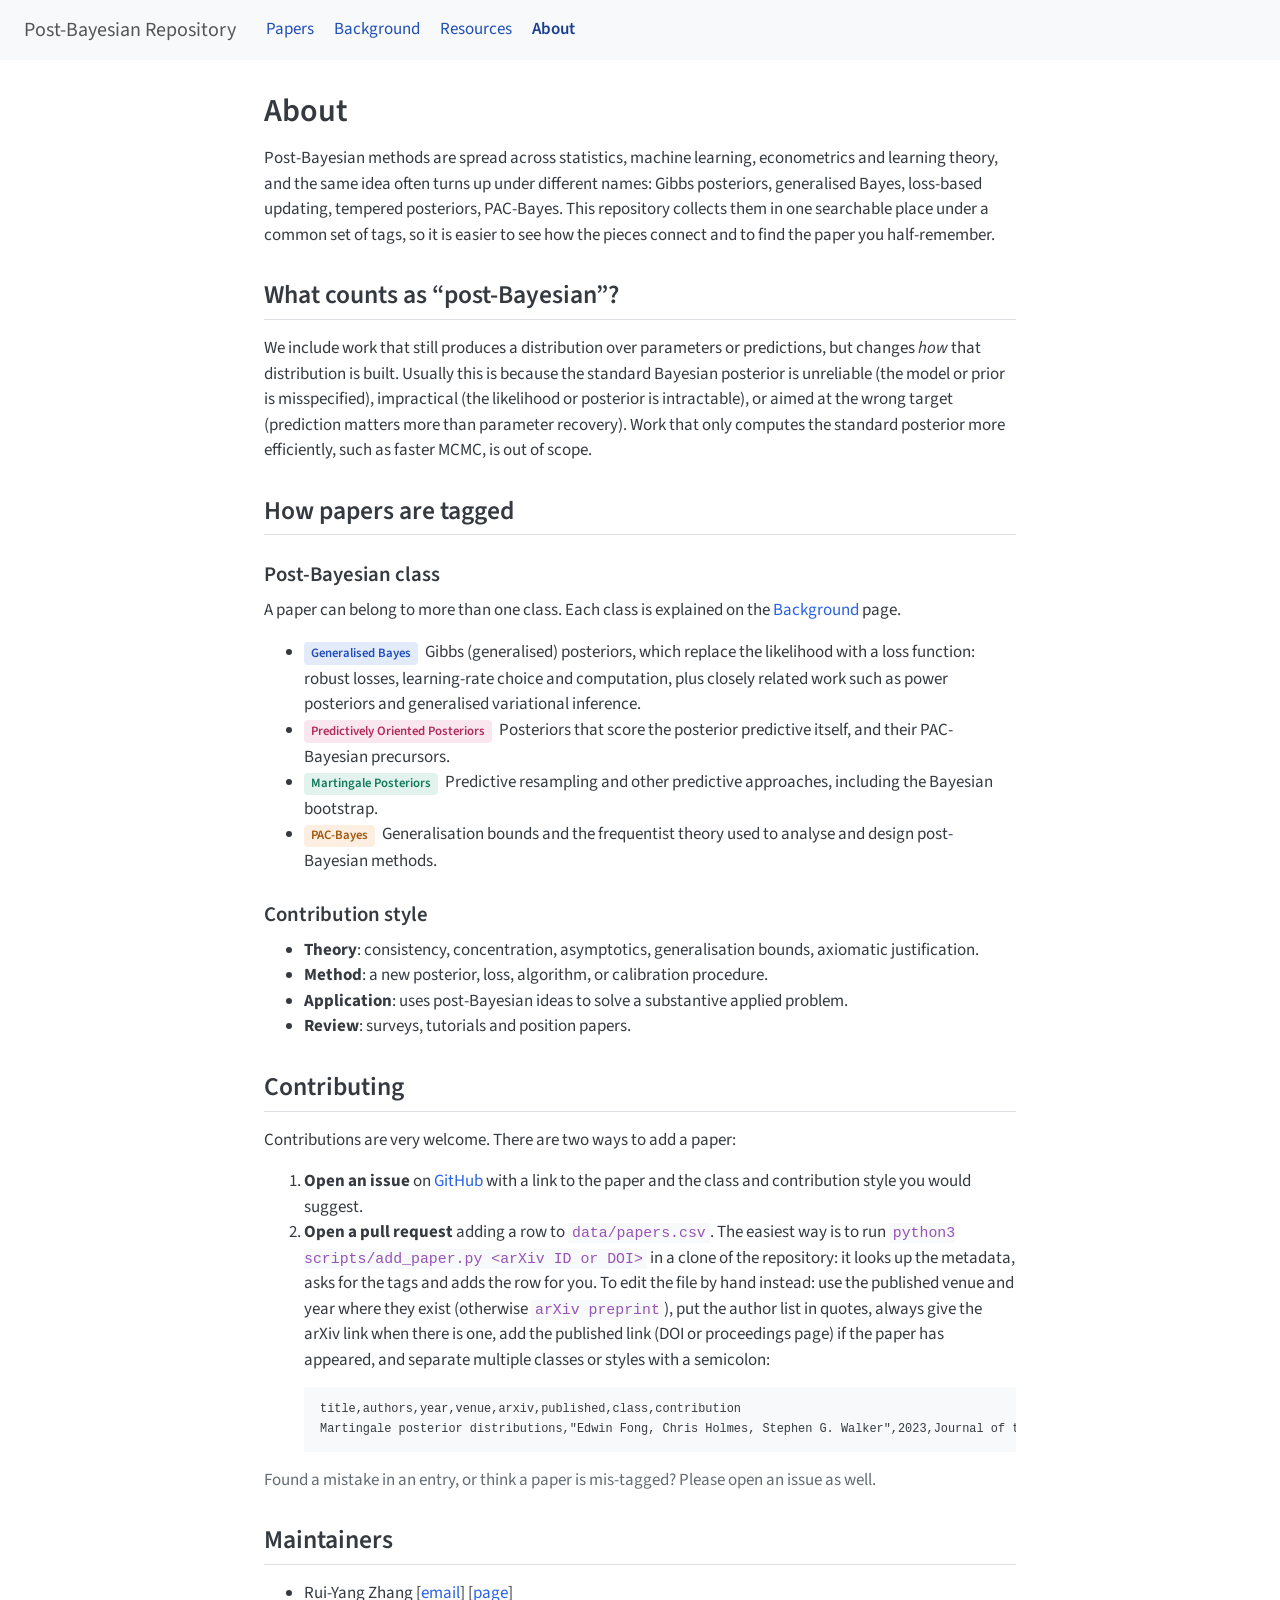
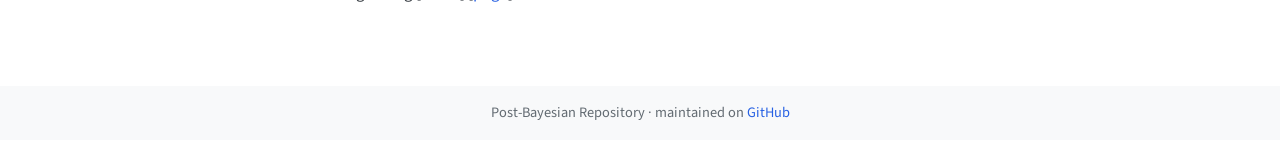
==== about.html @ ed50d482 "Update" ====
<!doctype html>
<html lang="en">
<head>
  <meta charset="utf-8">
  <meta name="viewport" content="width=device-width, initial-scale=1">
  <title>About · Post-Bayesian Repository</title>
  <meta name="description" content="What the Post-Bayesian Repository covers, how papers are tagged, and how to suggest or add a paper.">
  <link rel="preconnect" href="https://fonts.googleapis.com">
  <link rel="preconnect" href="https://fonts.gstatic.com" crossorigin>
  <link href="https://fonts.googleapis.com/css2?family=Source+Sans+Pro:ital,wght@0,400;0,600;0,700;1,400&display=swap" rel="stylesheet">
  <link rel="stylesheet" href="assets/style.css">
</head>
<body>
  <nav class="navbar">
    <div class="inner">
      <a class="brand" href="index.html">Post-Bayesian Repository</a>
      <div class="nav-links">
        <a href="index.html">Papers</a>
        <a href="background.html">Background</a>
        <a href="resources.html">Resources</a>
        <a href="about.html" class="active">About</a>
      </div>
    </div>
  </nav>

  <main class="prose">
    <h1>About</h1>
    <p>
      Post-Bayesian methods are spread across statistics, machine learning, econometrics and learning theory, and the
      same idea often turns up under different names: Gibbs posteriors, generalised Bayes, loss-based updating,
      tempered posteriors, PAC-Bayes. This repository collects them in one searchable place under a common set of tags,
      so it is easier to see how the pieces connect and to find the paper you half-remember.
    </p>

    <h2>What counts as “post-Bayesian”?</h2>
    <p>
      We include work that still produces a distribution over parameters or predictions, but changes <em>how</em> that
      distribution is built. Usually this is because the standard Bayesian posterior is unreliable (the model or prior is
      misspecified), impractical (the likelihood or posterior is intractable), or aimed at the wrong target (prediction
      matters more than parameter recovery). Work that only computes the standard posterior more efficiently, such as
      faster MCMC, is out of scope.
    </p>

    <h2>How papers are tagged</h2>
    <h3>Post-Bayesian class</h3>
    <p>A paper can belong to more than one class. Each class is explained on the <a href="background.html">Background</a> page.</p>
    <ul>
      <li><span class="chip gb">Generalised Bayes</span> Gibbs (generalised) posteriors, which replace the likelihood with a loss function: robust losses, learning-rate choice and computation, plus closely related work such as power posteriors and generalised variational inference.</li>
      <li><span class="chip pro">Predictively Oriented Posteriors</span> Posteriors that score the posterior predictive itself, and their PAC-Bayesian precursors.</li>
      <li><span class="chip mp">Martingale Posteriors</span> Predictive resampling and other predictive approaches, including the Bayesian bootstrap.</li>
      <li><span class="chip pac">PAC-Bayes</span> Generalisation bounds and the frequentist theory used to analyse and design post-Bayesian methods.</li>
    </ul>
    <h3>Contribution style</h3>
    <ul>
      <li><strong>Theory</strong>: consistency, concentration, asymptotics, generalisation bounds, axiomatic justification.</li>
      <li><strong>Method</strong>: a new posterior, loss, algorithm, or calibration procedure.</li>
      <li><strong>Application</strong>: uses post-Bayesian ideas to solve a substantive applied problem.</li>
      <li><strong>Review</strong>: surveys, tutorials and position papers.</li>
    </ul>

    <h2 id="contributing">Contributing</h2>
    <p>Contributions are very welcome. There are two ways to add a paper:</p>
    <ol>
      <li>
        <strong>Open an issue</strong> on
        <a href="https://github.com/Post-Bayesian-Repository/post_bayes_repo/issues">GitHub</a> with a link to the paper
        and the class and contribution style you would suggest.
      </li>
      <li>
        <strong>Open a pull request</strong> adding a row to
        <a href="https://github.com/Post-Bayesian-Repository/post_bayes_repo/blob/main/data/papers.csv"><code>data/papers.csv</code></a>.
        The easiest way is to run <code>python3 scripts/add_paper.py &lt;arXiv ID or DOI&gt;</code> in a clone of the repository:
        it looks up the metadata, asks for the tags and adds the row for you. To edit the file by hand instead:
        use the published venue and year where they exist (otherwise <code>arXiv preprint</code>), put the author list
        in quotes, always give the arXiv link when there is one, add the published link (DOI or proceedings page)
        if the paper has appeared, and separate multiple classes or styles with a semicolon:
<pre><code>title,authors,year,venue,arxiv,published,class,contribution
Martingale posterior distributions,"Edwin Fong, Chris Holmes, Stephen G. Walker",2023,Journal of the Royal Statistical Society: Series B,https://arxiv.org/abs/2103.15671,https://doi.org/10.1093/jrsssb/qkad005,Martingale Posteriors,Theory; Method</code></pre>
      </li>
    </ol>
    <p class="muted">Found a mistake in an entry, or think a paper is mis-tagged? Please open an issue as well.</p>

    <h2>Maintainers</h2>
    <ul>
      <li>Rui-Yang Zhang [<a href="mailto:r.zhang26@lancaster.ac.uk">email</a>] [<a href="https://shusheng3927.github.io">page</a>]</li>
    </ul>
  </main>

  <footer>Post-Bayesian Repository · maintained on <a href="https://github.com/Post-Bayesian-Repository/post_bayes_repo">GitHub</a></footer>
</body>
</html>
---- assets/style.css ----
/* Styled after the Quarto "cosmo" website theme (Bootstrap 5), as used by
   https://lai-reading-group.github.io */
:root {
  --font: "Source Sans Pro", -apple-system, BlinkMacSystemFont, "Segoe UI", Roboto, "Helvetica Neue", Arial, sans-serif;
  --mono: SFMono-Regular, Menlo, Monaco, Consolas, "Liberation Mono", monospace;
  --bg: #ffffff;
  --fg: #343a40;
  --fg-muted: #636b72;  /* darker than Bootstrap's #6c757d so it passes WCAG AA on the light-grey hover/footer */
  --link: #2761e3;
  --nav-bg: #f8f9fa;
  --nav-title: #545555;
  --nav-link: #1f4eb6;
  --border: #dee2e6;
  --row-border: #d6d8d9;
  --head-border: #9a9da0;
  --hover: #f8f9fa;
  --code-bg: #f8f9fa;
  --code-fg: #9753b8;

  --c-gb: #1f4eb6;  --c-gb-bg: #e3ebfb;
  --c-mp: #13795b;  --c-mp-bg: #e1f3ec;
  --c-pro: #b02a5b; --c-pro-bg: #fae6ee;
  --c-pac: #a1550e; --c-pac-bg: #fcefe1;
}

* { box-sizing: border-box; }
html { -webkit-text-size-adjust: 100%; }
body {
  margin: 0;
  background: var(--bg);
  color: var(--fg);
  font-family: var(--font);
  font-size: 17px;
  line-height: 1.5;
  display: flex; flex-direction: column; min-height: 100vh;
}
a { color: var(--link); text-decoration: none; }
a:hover { text-decoration: underline; }

/* ---------- Navbar ---------- */
.navbar {
  position: sticky; top: 0; z-index: 10;
  background: var(--nav-bg);
}
.navbar .inner {
  max-width: 1320px; margin: 0 auto; padding: 0 24px;
  display: flex; align-items: center; gap: 20px; min-height: 60px; flex-wrap: wrap;
}
.brand { font-size: 1.25rem; font-weight: 400; color: var(--nav-title); white-space: nowrap; }
.brand:hover { text-decoration: none; color: var(--fg); }
.nav-links { display: flex; flex-wrap: wrap; }
.nav-links a { color: var(--nav-link); padding: 8.5px 10px; }
.nav-links a:hover { text-decoration: none; color: #183e91; }
.nav-links a.active { color: #183e91; font-weight: 600; }

/* ---------- Layout ---------- */
main { width: 100%; max-width: 1240px; margin: 0 auto; padding: 32px 24px 64px; flex: 1; }
main.prose { max-width: 800px; }
h1 { font-size: 2rem; font-weight: 600; line-height: 1.2; margin: 0 0 16px; }
h2 {
  font-size: 1.6rem; font-weight: 600; line-height: 1.2;
  margin: 2rem 0 1rem; padding-bottom: .5rem; border-bottom: 1px solid var(--border);
}
h3 { font-size: 1.3rem; font-weight: 600; margin: 1.5rem 0 .5rem; }
[id] { scroll-margin-top: 76px; }
p { margin: 0 0 1rem; }
ul, ol { margin: 0 0 1rem; }
.muted { color: var(--fg-muted); }
code { font-family: var(--mono); font-size: .875em; color: var(--code-fg); background: var(--code-bg); padding: .125rem .25rem; }
pre { background: var(--code-bg); padding: .75rem 1rem; overflow-x: auto; font-size: .85rem; border-radius: 0; }
pre code { color: var(--fg); background: none; padding: 0; }

.intro {
  display: grid; grid-template-columns: minmax(0, 1fr) 300px; gap: 40px; align-items: start;
  max-width: 1100px; margin-bottom: 1.5rem;
}
.intro-figure { margin: 6px 0 0; }
.intro-figure img { display: block; width: 100%; height: auto; aspect-ratio: 900 / 705; object-fit: cover; border-radius: .25rem; }
.intro-figure figcaption { font-size: .8rem; color: var(--fg-muted); margin-top: 6px; }
a.chip:hover { text-decoration: none; filter: brightness(.95); }

/* ---------- Home panels: Discover + Notice board ---------- */
.home-panels { display: grid; grid-template-columns: 1fr 1fr; gap: 24px; margin: 0 0 2rem; }
.panel { border: 1px solid var(--border); border-radius: .25rem; padding: 16px 20px; background: var(--bg); }
.panel h2 { font-size: 1.3rem; margin: 0 0 2px; padding: 0; border: 0; }
.panel-sub { color: var(--fg-muted); font-size: .9rem; margin-bottom: 12px; }
.discover-title { font-weight: 600; font-size: 1.1rem; margin-bottom: 4px; }
.discover-meta { color: var(--fg-muted); margin-bottom: 4px; }
#discover p:last-child { margin: 8px 0 0; }
.notices { list-style: none; padding: 0; margin: 0; }
.notices li + li { border-top: 1px solid var(--border); margin-top: 12px; padding-top: 12px; }
.notice-date { font-size: .85rem; font-weight: 600; color: var(--link); text-transform: uppercase; letter-spacing: .03em; }
.notice-title { font-weight: 600; font-size: 1.1rem; }
.notice-loc { color: var(--fg-muted); font-size: .95rem; }
.notice-desc { margin: 6px 0 0; font-size: .95rem; }

footer {
  background: var(--nav-bg);
  color: var(--fg-muted);
  font-size: .9rem;
  text-align: center;
  padding: 16px;
}

/* ---------- Class badges ---------- */
.chip {
  display: inline-block; font-family: var(--font); font-size: .8rem; font-weight: 600; line-height: 1.35;
  padding: .2em .55em; border-radius: .25rem; margin: 2px 4px 2px 0; white-space: nowrap;
  background: #e9ecef; color: var(--fg); border: 0;
}
button.chip { cursor: pointer; }
button.chip:hover { filter: brightness(.95); }
.chip.gb  { color: var(--c-gb);  background: var(--c-gb-bg); }
.chip.mp  { color: var(--c-mp);  background: var(--c-mp-bg); }
.chip.pro { color: var(--c-pro); background: var(--c-pro-bg); }
.chip.pac { color: var(--c-pac); background: var(--c-pac-bg); }
.chip.style { background: transparent; color: var(--fg-muted); font-weight: 400; padding-left: 0; padding-right: 0; margin-right: 8px; }
button.chip.style:hover { color: var(--link); filter: none; }

/* ---------- Controls (Bootstrap form-control look) ---------- */
.controls {
  display: grid;
  grid-template-columns: minmax(220px, 2fr) repeat(4, minmax(130px, 1fr)) auto;
  gap: 12px; align-items: end; margin-bottom: 12px;
}
.controls label { display: block; font-size: .95rem; margin-bottom: 4px; }
.controls input, .controls select, .btn {
  width: 100%; font: inherit; font-size: 1rem; color: var(--fg);
  background: #fff; border: 1px solid var(--border); border-radius: .25rem;
  padding: .375rem .75rem; height: 38px;
}
.controls input:focus, .controls select:focus {
  outline: 0; border-color: #93b0f1; box-shadow: 0 0 0 .25rem rgba(39, 97, 227, .25);
}
.btn { cursor: pointer; width: auto; white-space: nowrap; color: var(--fg); background: #f8f9fa; }
.btn:hover { background: #e9ecef; }

.status { display: flex; justify-content: space-between; align-items: center; gap: 12px; flex-wrap: wrap; color: var(--fg-muted); margin-bottom: 6px; font-size: .95rem; }

/* ---------- Tables (Bootstrap .table look) ---------- */
.table-wrap { overflow-x: auto; }
table.papers { width: 100%; border-collapse: collapse; }
.papers th, .papers td { padding: 8.5px; text-align: left; vertical-align: top; border-bottom: 1px solid var(--row-border); }
.papers thead th {
  background: var(--bg);
  font-weight: 700; white-space: nowrap; user-select: none;
  border-bottom: 1px solid var(--head-border);
}
.papers thead th .sort-btn {
  font: inherit; color: inherit; background: none; border: 0; padding: 0; cursor: pointer; white-space: nowrap;
}
.papers thead th .sort-btn:hover { color: var(--link); }
.papers thead th .sort-btn:focus-visible { outline: 2px solid var(--link); outline-offset: 2px; }
.papers thead th .arrow { display: inline-block; width: 1em; color: var(--fg-muted); font-weight: 400; opacity: .5; }
.papers thead th.sorted .arrow { opacity: 1; color: var(--link); }
.papers tbody tr:hover { background: var(--hover); }
.papers td.title { min-width: 260px; }
.papers td.authors { color: var(--fg-muted); min-width: 180px; }
.papers td.year { font-variant-numeric: tabular-nums; }
.papers td.venue { font-style: italic; min-width: 120px; }
.papers td.link a { white-space: nowrap; }
.papers td.cls { min-width: 150px; }
mark { background: #fcf8e3; color: inherit; padding: 0; }
.empty { padding: 32px; text-align: center; color: var(--fg-muted); }

/* ---------- Content pages ---------- */
.with-toc { max-width: 1100px; display: grid; grid-template-columns: minmax(0, 1fr) 210px; gap: 48px; }
.with-toc article { min-width: 0; max-width: 780px; }
.toc { font-size: .9rem; }
.toc .toc-title { font-weight: 600; margin-bottom: .5rem; }
.toc ol { list-style: none; padding: 0 0 0 .6rem; margin: 0; border-left: 1px solid var(--border); }
.toc li { margin: .25rem 0; }
.toc a { color: var(--fg-muted); }
.toc a:hover { color: var(--link); text-decoration: none; }
.toc nav { position: sticky; top: 84px; }

.callout {
  border: 1px solid var(--border); border-left: 5px solid #0d6efd;
  padding: .75rem 1rem; margin: 1.25rem 0; border-radius: .25rem;
}
.resource-list { list-style: none; padding: 0; }
.resource-list li { padding: .6rem 0; }
.resource-list .desc { display: block; color: var(--fg-muted); }
.katex-display { overflow-x: auto; overflow-y: hidden; padding: 4px 0; }

/* ---------- Responsive ---------- */
@media (max-width: 991px) {
  .intro { grid-template-columns: minmax(0, 1fr) 220px; gap: 24px; }
  .home-panels { grid-template-columns: 1fr; gap: 16px; }
  .controls { grid-template-columns: 1fr 1fr; }
  .controls .search { grid-column: 1 / -1; }
  .with-toc { display: block; }
  .toc { display: none; }
}
@media (max-width: 575px) {
  main { padding: 24px 16px 48px; }
  .intro { grid-template-columns: 1fr; gap: 0; }
  .intro-figure { margin: 8px 0; }
  .intro-figure img { aspect-ratio: auto; height: 140px; object-position: center 60%; }
  .navbar .inner { padding: 8px 16px; gap: 0; }
  .nav-links a:first-child { padding-left: 0; }
  h1 { font-size: 1.75rem; }
  [id] { scroll-margin-top: 108px; }  /* the navbar wraps onto two lines */
  .katex-display { font-size: .9em; }
}
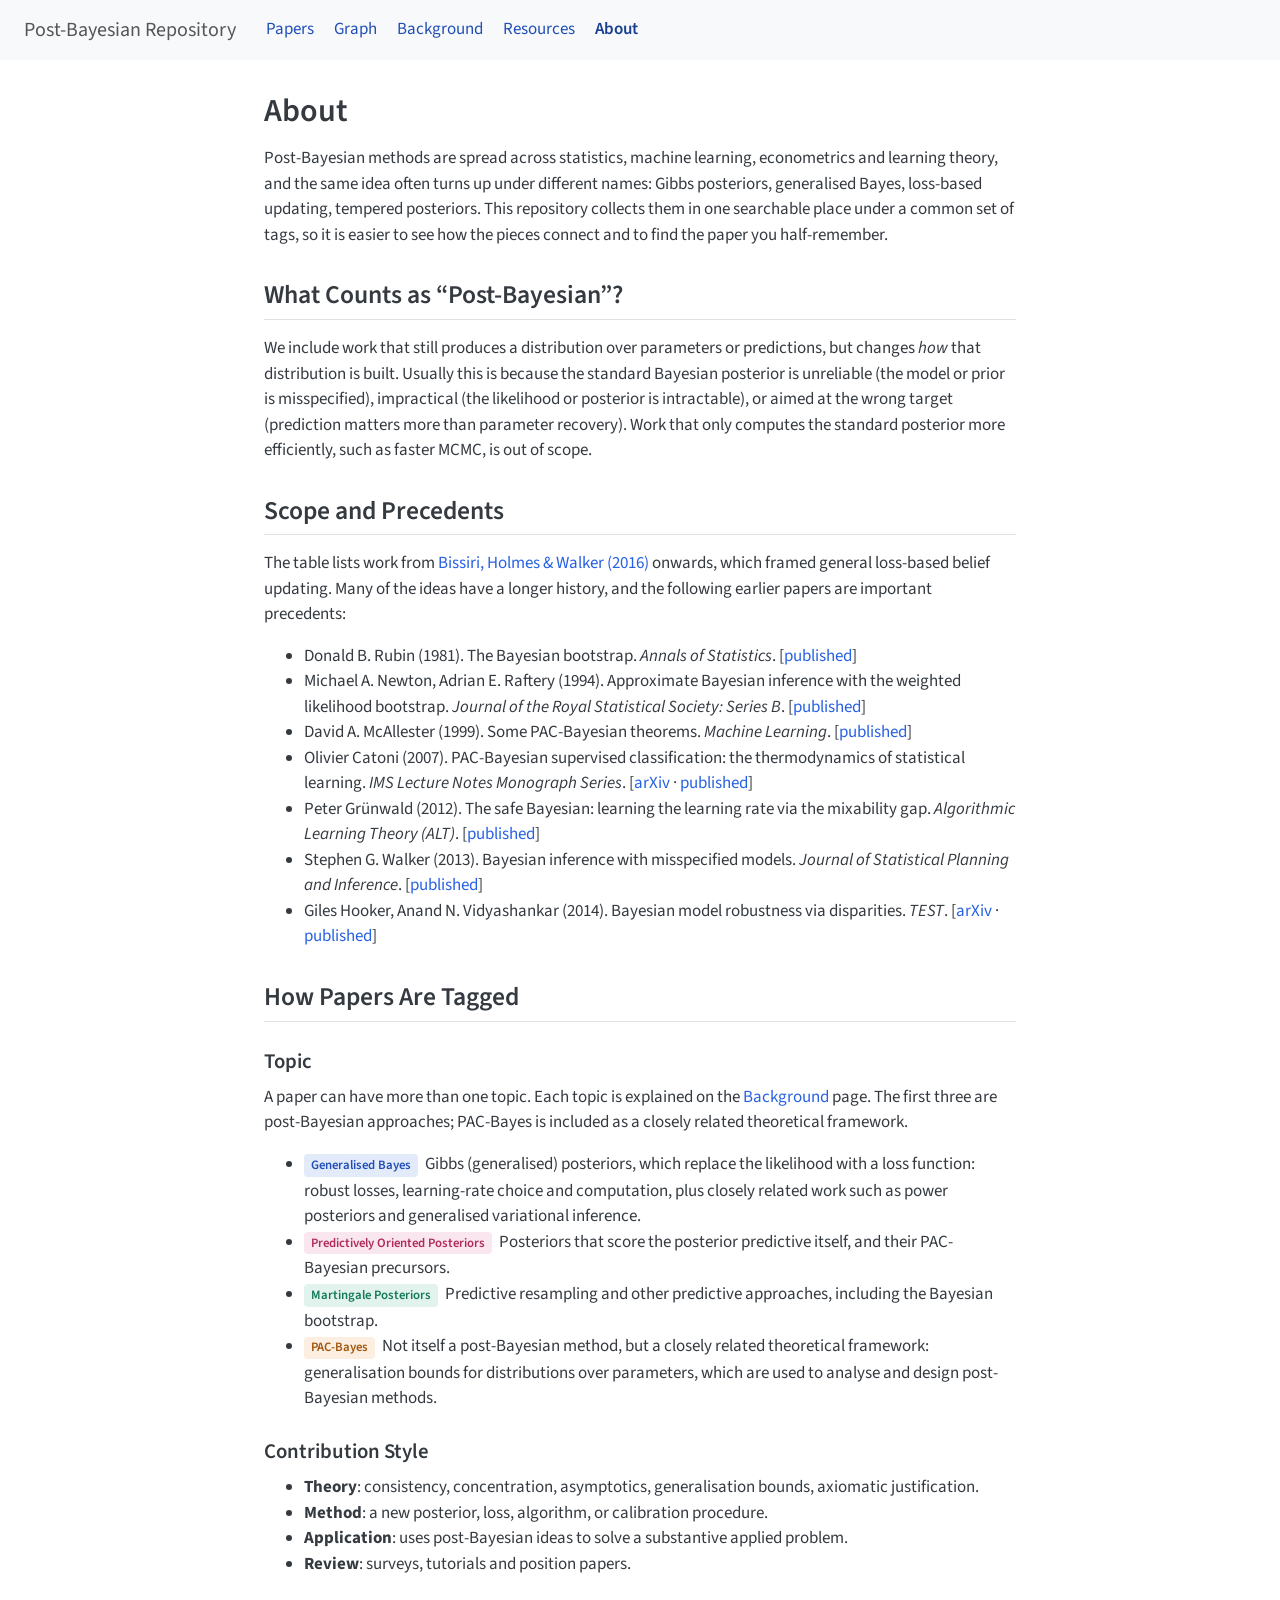
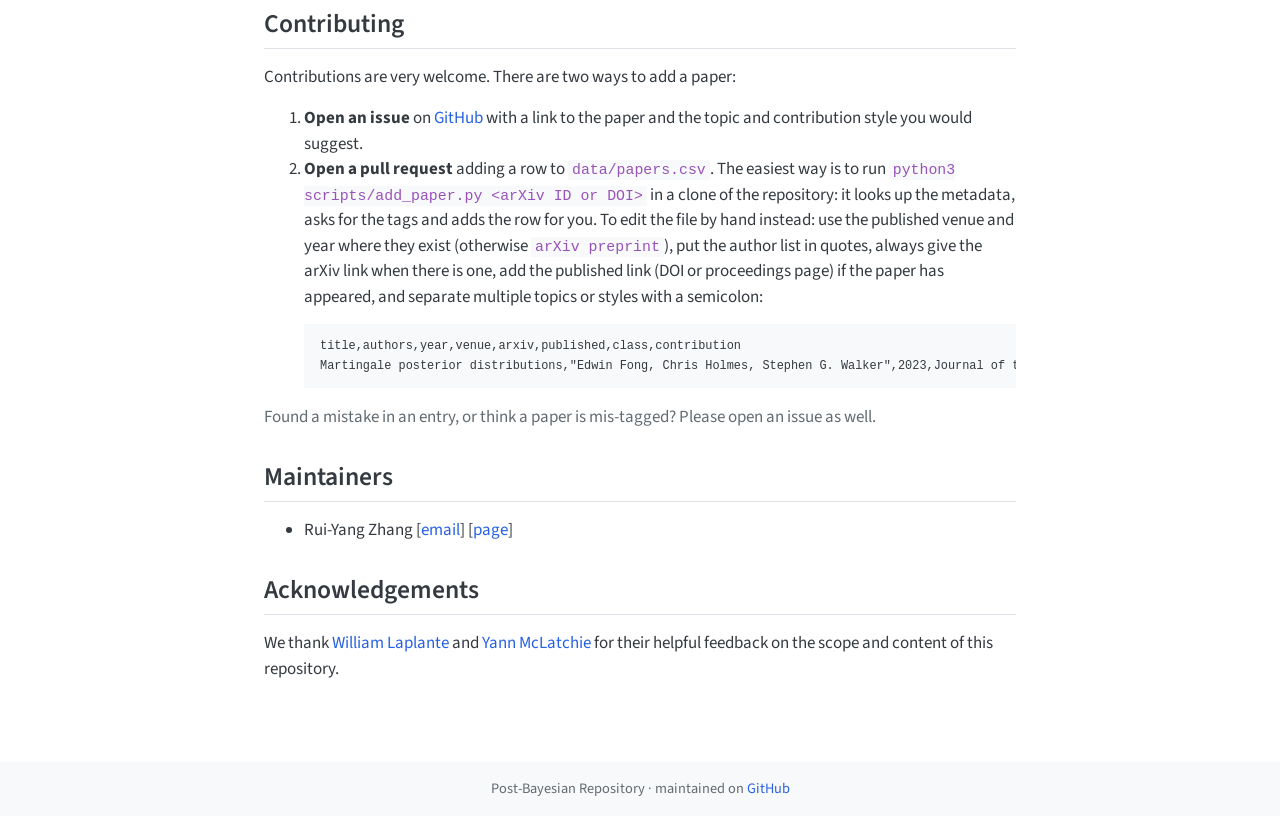
==== commit c8453b9f: "Update" ====
--- a/about.html
+++ b/about.html
@@ -16,6 +16,7 @@
       <a class="brand" href="index.html">Post-Bayesian Repository</a>
       <div class="nav-links">
         <a href="index.html">Papers</a>
+        <a href="graph.html">Graph</a>
         <a href="background.html">Background</a>
         <a href="resources.html">Resources</a>
         <a href="about.html" class="active">About</a>
@@ -28,11 +29,11 @@
     <p>
       Post-Bayesian methods are spread across statistics, machine learning, econometrics and learning theory, and the
       same idea often turns up under different names: Gibbs posteriors, generalised Bayes, loss-based updating,
-      tempered posteriors, PAC-Bayes. This repository collects them in one searchable place under a common set of tags,
+      tempered posteriors. This repository collects them in one searchable place under a common set of tags,
       so it is easier to see how the pieces connect and to find the paper you half-remember.
     </p>
 
-    <h2>What counts as “post-Bayesian”?</h2>
+    <h2>What Counts as “Post-Bayesian”?</h2>
     <p>
       We include work that still produces a distribution over parameters or predictions, but changes <em>how</em> that
       distribution is built. Usually this is because the standard Bayesian posterior is unreliable (the model or prior is
@@ -41,16 +42,32 @@
       faster MCMC, is out of scope.
     </p>
 
-    <h2>How papers are tagged</h2>
-    <h3>Post-Bayesian class</h3>
-    <p>A paper can belong to more than one class. Each class is explained on the <a href="background.html">Background</a> page.</p>
+    <h2 id="precedents">Scope and Precedents</h2>
+    <p>
+      The table lists work from <a href="https://doi.org/10.1111/rssb.12158">Bissiri, Holmes &amp; Walker (2016)</a> onwards,
+      which framed general loss-based belief updating. Many of the ideas have a longer history, and the following earlier
+      papers are important precedents:
+    </p>
+    <ul class="precedents">
+      <li>Donald B. Rubin (1981). The Bayesian bootstrap. <em>Annals of Statistics</em>. [<a href="https://doi.org/10.1214/aos/1176345338">published</a>]</li>
+      <li>Michael A. Newton, Adrian E. Raftery (1994). Approximate Bayesian inference with the weighted likelihood bootstrap. <em>Journal of the Royal Statistical Society: Series B</em>. [<a href="https://doi.org/10.1111/j.2517-6161.1994.tb01956.x">published</a>]</li>
+      <li>David A. McAllester (1999). Some PAC-Bayesian theorems. <em>Machine Learning</em>. [<a href="https://doi.org/10.1023/A:1007618624809">published</a>]</li>
+      <li>Olivier Catoni (2007). PAC-Bayesian supervised classification: the thermodynamics of statistical learning. <em>IMS Lecture Notes Monograph Series</em>. [<a href="https://arxiv.org/abs/0712.0248">arXiv</a> · <a href="https://doi.org/10.1214/074921707000000391">published</a>]</li>
+      <li>Peter Grünwald (2012). The safe Bayesian: learning the learning rate via the mixability gap. <em>Algorithmic Learning Theory (ALT)</em>. [<a href="https://doi.org/10.1007/978-3-642-34106-9_16">published</a>]</li>
+      <li>Stephen G. Walker (2013). Bayesian inference with misspecified models. <em>Journal of Statistical Planning and Inference</em>. [<a href="https://doi.org/10.1016/j.jspi.2013.05.013">published</a>]</li>
+      <li>Giles Hooker, Anand N. Vidyashankar (2014). Bayesian model robustness via disparities. <em>TEST</em>. [<a href="https://arxiv.org/abs/1112.4213">arXiv</a> · <a href="https://doi.org/10.1007/s11749-014-0360-z">published</a>]</li>
+    </ul>
+
+    <h2>How Papers Are Tagged</h2>
+    <h3>Topic</h3>
+    <p>A paper can have more than one topic. Each topic is explained on the <a href="background.html">Background</a> page. The first three are post-Bayesian approaches; PAC-Bayes is included as a closely related theoretical framework.</p>
     <ul>
       <li><span class="chip gb">Generalised Bayes</span> Gibbs (generalised) posteriors, which replace the likelihood with a loss function: robust losses, learning-rate choice and computation, plus closely related work such as power posteriors and generalised variational inference.</li>
       <li><span class="chip pro">Predictively Oriented Posteriors</span> Posteriors that score the posterior predictive itself, and their PAC-Bayesian precursors.</li>
       <li><span class="chip mp">Martingale Posteriors</span> Predictive resampling and other predictive approaches, including the Bayesian bootstrap.</li>
-      <li><span class="chip pac">PAC-Bayes</span> Generalisation bounds and the frequentist theory used to analyse and design post-Bayesian methods.</li>
+      <li><span class="chip pac">PAC-Bayes</span> Not itself a post-Bayesian method, but a closely related theoretical framework: generalisation bounds for distributions over parameters, which are used to analyse and design post-Bayesian methods.</li>
     </ul>
-    <h3>Contribution style</h3>
+    <h3>Contribution Style</h3>
     <ul>
       <li><strong>Theory</strong>: consistency, concentration, asymptotics, generalisation bounds, axiomatic justification.</li>
       <li><strong>Method</strong>: a new posterior, loss, algorithm, or calibration procedure.</li>
@@ -64,7 +81,7 @@
       <li>
         <strong>Open an issue</strong> on
         <a href="https://github.com/Post-Bayesian-Repository/post_bayes_repo/issues">GitHub</a> with a link to the paper
-        and the class and contribution style you would suggest.
+        and the topic and contribution style you would suggest.
       </li>
       <li>
         <strong>Open a pull request</strong> adding a row to
@@ -73,7 +90,7 @@
         it looks up the metadata, asks for the tags and adds the row for you. To edit the file by hand instead:
         use the published venue and year where they exist (otherwise <code>arXiv preprint</code>), put the author list
         in quotes, always give the arXiv link when there is one, add the published link (DOI or proceedings page)
-        if the paper has appeared, and separate multiple classes or styles with a semicolon:
+        if the paper has appeared, and separate multiple topics or styles with a semicolon:
 <pre><code>title,authors,year,venue,arxiv,published,class,contribution
 Martingale posterior distributions,"Edwin Fong, Chris Holmes, Stephen G. Walker",2023,Journal of the Royal Statistical Society: Series B,https://arxiv.org/abs/2103.15671,https://doi.org/10.1093/jrsssb/qkad005,Martingale Posteriors,Theory; Method</code></pre>
       </li>
@@ -84,6 +101,12 @@
     <ul>
       <li>Rui-Yang Zhang [<a href="mailto:r.zhang26@lancaster.ac.uk">email</a>] [<a href="https://shusheng3927.github.io">page</a>]</li>
     </ul>
+
+    <h2 id="acknowledgements">Acknowledgements</h2>
+    <p>
+      We thank <a href="https://williamlaplante.github.io">William Laplante</a> and <a href="https://yannmclatchie.github.io/">Yann McLatchie</a> for their helpful feedback
+      on the scope and content of this repository.
+    </p>
   </main>
 
   <footer>Post-Bayesian Repository · maintained on <a href="https://github.com/Post-Bayesian-Repository/post_bayes_repo">GitHub</a></footer>
--- a/assets/style.css
+++ b/assets/style.css
@@ -183,6 +183,92 @@
 .resource-list .desc { display: block; color: var(--fg-muted); }
 .katex-display { overflow-x: auto; overflow-y: hidden; padding: 4px 0; }
 
+/* ---------- BibTeX (table button, dialog, graph panel) ---------- */
+.link-btn {
+  font: inherit; color: var(--link); background: none; border: 0; padding: 0; cursor: pointer; text-align: left;
+}
+.link-btn:hover { text-decoration: underline; }
+.link-btn:focus-visible { outline: 2px solid var(--link); outline-offset: 2px; }
+.btn-sm { height: auto; padding: .2rem .55rem; font-size: .875rem; }
+.bib-head { display: flex; justify-content: space-between; align-items: center; gap: 8px; flex-wrap: wrap; margin-bottom: 6px; }
+.bib-status { font-size: .85rem; color: var(--fg-muted); }
+.bib-status.checked { color: var(--c-mp); font-weight: 600; }
+.bib-text { margin: 0; font-size: .78rem; line-height: 1.45; white-space: pre; max-height: 320px; overflow: auto; border: 1px solid var(--border); }
+.bib-dialog {
+  border: 1px solid var(--border); border-radius: .3rem; padding: 0; width: min(680px, calc(100vw - 32px));
+  max-height: calc(100vh - 48px); color: var(--fg); box-shadow: 0 .5rem 1.5rem rgba(0, 0, 0, .18);
+}
+.bib-dialog::backdrop { background: rgba(33, 37, 41, .45); }
+.dialog-inner { padding: 16px 20px 20px; }
+.dialog-top, .details-top { display: flex; justify-content: space-between; align-items: flex-start; gap: 12px; }
+.dialog-top h2 { margin: 0 0 4px; padding: 0; border: 0; font-size: 1.3rem; }
+.dialog-paper { color: var(--fg-muted); margin-bottom: 10px; }
+.dialog-close {
+  font: inherit; font-size: 1.5rem; line-height: 1; color: var(--fg-muted); background: none; border: 0; cursor: pointer; padding: 0 4px;
+}
+.dialog-close:hover { color: var(--fg); }
+
+/* ---------- Citation graph ---------- */
+main.graph-page { max-width: 1320px; }
+.graph-lede { max-width: 860px; }
+.graph-controls { display: flex; flex-wrap: wrap; justify-content: space-between; align-items: flex-end; gap: 12px 24px; margin-bottom: 12px; }
+.legend { border: 0; padding: 0; margin: 0; min-width: 0; }
+.legend legend { font-size: .95rem; margin-bottom: 4px; padding: 0; }
+.legend-items { display: flex; flex-wrap: wrap; gap: 4px; }
+.legend-chip { display: inline-flex; align-items: center; gap: 6px; margin: 0; font-size: .85rem; }
+.legend-chip .n { font-weight: 400; opacity: .75; }
+.legend-chip[aria-pressed="false"] { background: #f1f3f5; color: var(--fg-muted); text-decoration: line-through; }
+.legend-chip[aria-pressed="false"] .dot { opacity: .3; }
+.dot { display: inline-block; width: 10px; height: 10px; border-radius: 50%; flex: none; }
+.graph-options { display: flex; flex-wrap: wrap; align-items: flex-end; gap: 12px; }
+.graph-options label { display: block; font-size: .95rem; margin-bottom: 4px; }
+.graph-options select {
+  font: inherit; font-size: 1rem; color: var(--fg); background: #fff; border: 1px solid var(--border);
+  border-radius: .25rem; padding: .375rem .75rem; height: 38px; max-width: 280px;
+}
+.graph-options select:focus { outline: 0; border-color: #93b0f1; box-shadow: 0 0 0 .25rem rgba(39, 97, 227, .25); }
+.graph-options label.check { display: flex; align-items: center; gap: 6px; height: 38px; margin: 0; white-space: nowrap; }
+
+.graph-layout { display: grid; grid-template-columns: minmax(0, 1fr) 360px; gap: 20px; align-items: start; }
+.graph-box {
+  position: relative; height: min(72vh, 680px); min-height: 380px;
+  border: 1px solid var(--border); border-radius: .25rem; overflow: hidden; background: #fff; touch-action: none;
+}
+#graph { display: block; width: 100%; height: 100%; cursor: grab; }
+#graph:active { cursor: grabbing; }
+.graph-msg { position: absolute; inset: 0; display: flex; align-items: center; justify-content: center; margin: 0; padding: 24px; text-align: center; }
+.graph-msg[hidden] { display: none; }
+.zoom-btns { position: absolute; right: 8px; bottom: 8px; display: flex; gap: 4px; }
+.zoom-btns .btn { min-width: 32px; background: rgba(248, 249, 250, .92); }
+.edge { stroke: #b5bac0; stroke-width: 1; opacity: .6; transition: opacity .15s; }
+.edge.hi { stroke: #495057; opacity: .95; stroke-width: 1.4; }
+.edge.dim { opacity: .07; }
+.arrow-head { fill: #b5bac0; }
+.arrow-head.hi { fill: #495057; }
+.node { cursor: pointer; outline: none; }
+.node circle { transition: opacity .15s; }
+.node.dim circle { opacity: .18; }
+.node.sel circle, .node:focus-visible circle { stroke: #212529 !important; stroke-width: 3px !important; }
+.year-axis line { stroke: #eef0f2; }
+.year-axis text { font-family: var(--font); font-size: 12px; fill: var(--fg-muted); text-anchor: middle; }
+.graph-tip {
+  position: absolute; z-index: 2; pointer-events: none; max-width: 320px;
+  background: #fff; border: 1px solid var(--border); border-radius: .25rem; padding: 8px 10px;
+  box-shadow: 0 .25rem .75rem rgba(0, 0, 0, .12); font-size: .9rem; line-height: 1.35;
+}
+.graph-tip strong { display: block; font-weight: 600; margin-bottom: 2px; }
+.graph-tip span { display: block; color: var(--fg-muted); }
+.details { max-height: min(72vh, 680px); overflow-y: auto; }
+.details h2 { font-size: 1.15rem; margin: 0 0 6px; padding: 0; border: 0; line-height: 1.3; }
+.details h3 { font-size: 1rem; margin: 1rem 0 .4rem; }
+.details .d-meta { color: var(--fg-muted); margin-bottom: 4px; font-size: .95rem; }
+.details .d-links { margin: 6px 0 0; }
+.rel-list { list-style: none; padding: 0; margin: 0; font-size: .92rem; }
+.rel-list li { padding: 3px 0; }
+.rel-list .link-btn { display: inline; }
+.rel-list .dot { width: 8px; height: 8px; margin-right: 6px; vertical-align: 1px; }
+.graph-foot { font-size: .9rem; margin-top: 12px; }
+
 /* ---------- Responsive ---------- */
 @media (max-width: 991px) {
   .intro { grid-template-columns: minmax(0, 1fr) 220px; gap: 24px; }
@@ -191,6 +277,8 @@
   .controls .search { grid-column: 1 / -1; }
   .with-toc { display: block; }
   .toc { display: none; }
+  .graph-layout { grid-template-columns: 1fr; }
+  .details { max-height: none; }
 }
 @media (max-width: 575px) {
   main { padding: 24px 16px 48px; }
@@ -202,4 +290,9 @@
   h1 { font-size: 1.75rem; }
   [id] { scroll-margin-top: 108px; }  /* the navbar wraps onto two lines */
   .katex-display { font-size: .9em; }
-}
+  .graph-box { height: 62vh; min-height: 340px; }
+  .graph-options { width: 100%; }
+  .graph-options > div { flex: 1 1 140px; }
+  .graph-options select { width: 100%; max-width: none; }
+  .legend-chip { font-size: .8rem; }
+}
